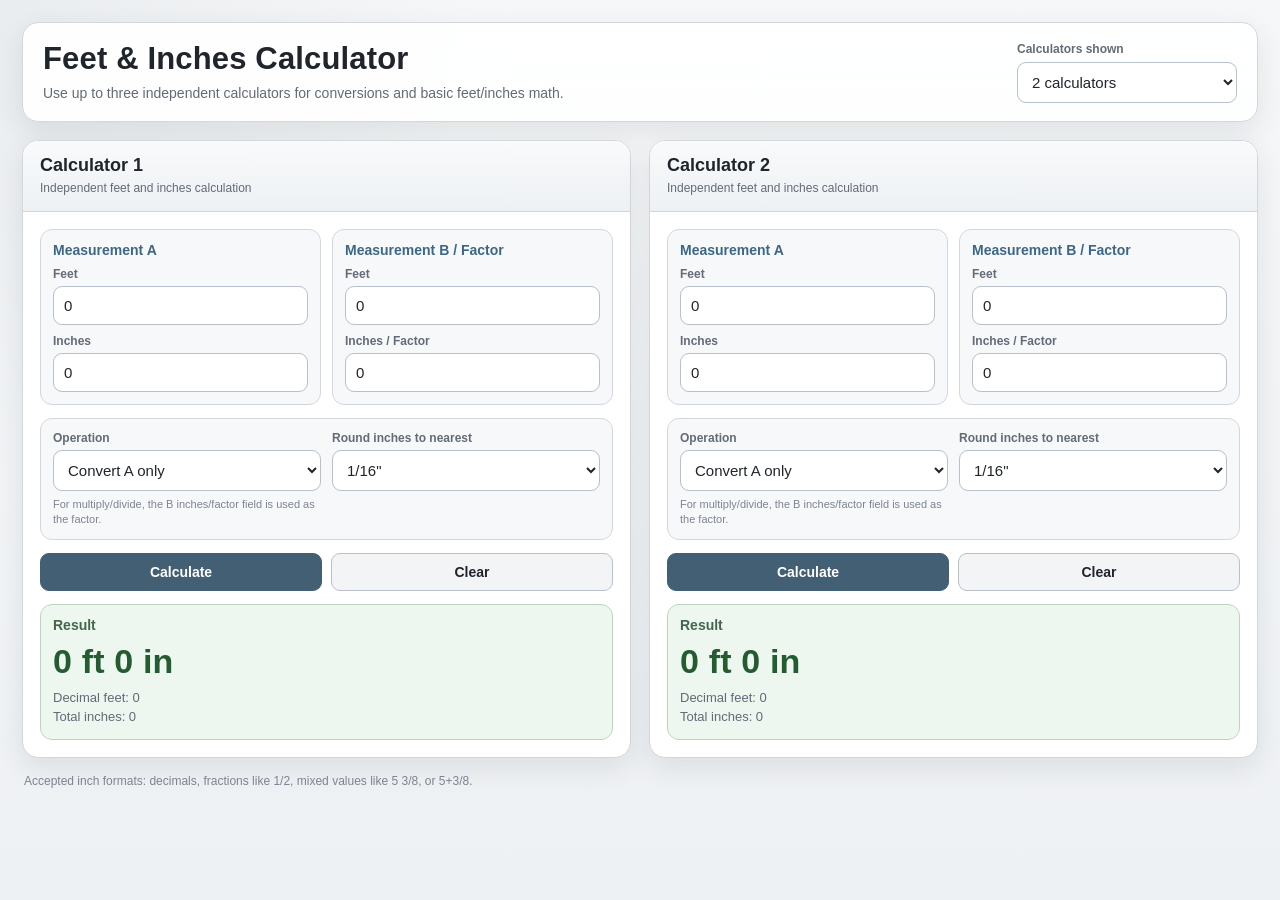
==== feet-inches.html @ 923d6073 "Add feet and inches calculator" ====
<!doctype html>
<html lang="en">
<head>
<meta charset="utf-8" />
<meta name="viewport" content="width=device-width, initial-scale=1" />
<title>Feet & Inches Calculator</title>
<style>
  :root {
    color-scheme: light;
    font-family: "Segoe UI", Arial, Helvetica, sans-serif;
    --bg: #eef1f4;
    --panel: #ffffff;
    --panel-soft: #f7f8fa;
    --field: #ffffff;
    --border: #d2d7de;
    --border-strong: #b8c0ca;
    --text: #20252b;
    --muted: #626b76;
    --muted-2: #7b8490;
    --accent: #3d6784;
    --accent-soft: #e9f1f6;
    --button: #425f73;
    --button-hover: #344d5e;
    --secondary: #f2f4f6;
    --secondary-hover: #e7eaee;
    --danger: #b42318;
    --result-bg: #edf6ef;
    --result-border: #b9d7bf;
    --result-text: #245b31;
    --shadow: rgba(37, 45, 55, .10);
  }
  * { box-sizing: border-box; }
  body {
    margin: 0;
    min-height: 100vh;
    padding: 22px;
    color: var(--text);
    background:
      radial-gradient(circle at top left, rgba(85, 112, 132, .08), transparent 30rem),
      linear-gradient(180deg, #f6f7f8 0%, var(--bg) 100%);
  }
  .page { width: min(1320px, 100%); margin: 0 auto; }
  .topbar {
    margin-bottom: 18px;
    padding: 18px 20px;
    background: rgba(255, 255, 255, .95);
    border: 1px solid var(--border);
    border-radius: 16px;
    box-shadow: 0 10px 28px var(--shadow);
    display: flex;
    align-items: end;
    justify-content: space-between;
    gap: 20px;
  }
  .title-wrap { min-width: 0; }
  h1 { margin: 0 0 6px; font-size: clamp(22px, 3vw, 31px); letter-spacing: .005em; }
  .topbar p { margin: 0; color: var(--muted); line-height: 1.45; font-size: 14px; }
  .count-control { width: min(220px, 100%); flex: 0 0 auto; }
  .count-control label { margin-bottom: 6px; }
  .grid { display: grid; gap: 18px; }
  body.calc-count-1 .grid { grid-template-columns: minmax(0, 1fr); }
  body.calc-count-2 .grid { grid-template-columns: repeat(2, minmax(0, 1fr)); }
  body.calc-count-3 .grid { grid-template-columns: repeat(3, minmax(0, 1fr)); }
  .calculator {
    background: var(--panel);
    border: 1px solid var(--border);
    border-radius: 16px;
    overflow: hidden;
    box-shadow: 0 10px 28px var(--shadow);
  }
  .calculator.hidden { display: none; }
  .calc-header { padding: 14px 17px; background: linear-gradient(180deg, #f8fafb, #eef1f4); border-bottom: 1px solid var(--border); }
  .calc-header h2 { margin: 0; font-size: 18px; }
  .calc-header p { margin: 4px 0 0; color: var(--muted); font-size: 12px; line-height: 1.4; }
  .content { padding: 17px; display: grid; gap: 13px; }
  .two-col { display: grid; grid-template-columns: repeat(2, minmax(0, 1fr)); gap: 11px; }
  .measurement, .result, .controls-box { border: 1px solid var(--border); background: var(--panel-soft); border-radius: 12px; padding: 12px; }
  .measurement h3, .result h3 { margin: 0 0 9px; font-size: 14px; color: var(--accent); }
  label { display: block; margin: 0 0 5px; color: var(--muted); font-size: 12px; font-weight: 700; }
  input, select { width: 100%; border: 1px solid var(--border-strong); border-radius: 9px; background: var(--field); color: var(--text); padding: 10px; font-size: 15px; }
  input::placeholder { color: #929aa4; }
  input:focus, select:focus { outline: 3px solid rgba(61, 103, 132, .13); border-color: #6d96b1; }
  .field-stack { display: grid; gap: 9px; }
  .hint { color: var(--muted-2); font-size: 11px; line-height: 1.35; margin-top: 6px; }
  .buttons { display: grid; grid-template-columns: 1fr 1fr; gap: 9px; }
  button { border: 1px solid var(--button); border-radius: 9px; padding: 10px; font-size: 14px; font-weight: 800; color: #ffffff; background: var(--button); cursor: pointer; }
  button:hover { background: var(--button-hover); }
  button.secondary { background: var(--secondary); border-color: var(--border-strong); color: var(--text); }
  button.secondary:hover { background: var(--secondary-hover); }
  .result { background: var(--result-bg); border-color: var(--result-border); }
  .result h3 { color: #45664d; }
  .big { margin: 2px 0 7px; font-size: clamp(25px, 4vw, 34px); font-weight: 900; letter-spacing: .005em; color: var(--result-text); }
  .small { color: var(--muted); font-size: 13px; line-height: 1.5; }
  .error { color: var(--danger); font-size: 19px; }
  .quick-note { margin: 15px 2px 0; color: var(--muted-2); font-size: 12px; line-height: 1.45; }
  @media (max-width: 1120px) { body.calc-count-3 .grid { grid-template-columns: repeat(2, minmax(0, 1fr)); } }
  @media (max-width: 850px) {
    body.calc-count-1 .grid, body.calc-count-2 .grid, body.calc-count-3 .grid { grid-template-columns: 1fr; }
    .topbar { align-items: stretch; flex-direction: column; }
    .count-control { width: 100%; }
  }
  @media (max-width: 560px) { body { padding: 12px; } .two-col, .buttons { grid-template-columns: 1fr; } .content { padding: 14px; } }
</style>
</head>
<body class="calc-count-2">
  <main class="page">
    <section class="topbar">
      <div class="title-wrap">
        <h1>Feet & Inches Calculator</h1>
        <p>Use up to three independent calculators for conversions and basic feet/inches math.</p>
      </div>
      <div class="count-control">
        <label for="calcCount">Calculators shown</label>
        <select id="calcCount">
          <option value="1">1 calculator</option>
          <option value="2" selected>2 calculators</option>
          <option value="3">3 calculators</option>
        </select>
      </div>
    </section>
    <section class="grid" id="calculatorGrid"></section>
    <p class="quick-note">Accepted inch formats: decimals, fractions like 1/2, mixed values like 5 3/8, or 5+3/8.</p>
  </main>
<script>
(function(){
  const $ = (id) => document.getElementById(id);
  function calcMarkup(n) {
    return `<article class="calculator" data-calc="${n}" id="calculator${n}"><div class="calc-header"><h2>Calculator ${n}</h2><p>Independent feet and inches calculation</p></div><div class="content"><div class="two-col"><section class="measurement"><h3>Measurement A</h3><div class="field-stack"><div><label for="feetA${n}">Feet</label><input id="feetA${n}" inputmode="decimal" placeholder="Example: 12" value="0" /></div><div><label for="inchA${n}">Inches</label><input id="inchA${n}" placeholder="Example: 6, 1/2, 5+3/8" value="0" /></div></div></section><section class="measurement"><h3>Measurement B / Factor</h3><div class="field-stack"><div><label for="feetB${n}">Feet</label><input id="feetB${n}" inputmode="decimal" placeholder="Example: 4" value="0" /></div><div><label for="inchB${n}">Inches / Factor</label><input id="inchB${n}" placeholder="Example: 3, 1/4, 2" value="0" /></div></div></section></div><section class="controls-box"><div class="two-col"><div><label for="op${n}">Operation</label><select id="op${n}"><option value="convert">Convert A only</option><option value="add">A + B</option><option value="subtract">A - B</option><option value="multiply">A × factor</option><option value="divide">A ÷ factor</option></select><div class="hint">For multiply/divide, the B inches/factor field is used as the factor.</div></div><div><label for="precision${n}">Round inches to nearest</label><select id="precision${n}"><option value="2">1/2&quot;</option><option value="4">1/4&quot;</option><option value="8">1/8&quot;</option><option value="16" selected>1/16&quot;</option><option value="32">1/32&quot;</option><option value="64">1/64&quot;</option></select></div></div></section><div class="buttons"><button id="calc${n}">Calculate</button><button class="secondary" id="clear${n}">Clear</button></div><section class="result" aria-live="polite"><h3>Result</h3><div id="mainResult${n}" class="big">0 ft 0 in</div><div id="details${n}" class="small">Decimal feet: 0<br>Total inches: 0</div></section></div></article>`;
  }
  $('calculatorGrid').innerHTML = [1,2,3].map(calcMarkup).join('');
  function gcd(a,b){ a=Math.abs(a); b=Math.abs(b); while(b){ const t=b; b=a%b; a=t; } return a||1; }
  function cleanNumberText(text){ return String(text||'0').trim().replace(/−/g,'-').replace(/"/g,'').replace(/inches|inch|in\.?/gi,'').replace(/feet|foot|ft\.?/gi,'').trim(); }
  function parseNumber(text){
    text=cleanNumberText(text); if(text==='') return 0; text=text.replace(/\s+\+/g,'+').replace(/\+\s+/g,'+');
    const mixed=text.match(/^([+-]?\d+(?:\.\d+)?)\s+(\d+)\s*\/\s*(\d+)$/); if(mixed){ const whole=parseFloat(mixed[1]),num=parseFloat(mixed[2]),den=parseFloat(mixed[3]); if(!den) throw new Error('Invalid fraction.'); return whole<0?whole-num/den:whole+num/den; }
    const plusMixed=text.match(/^([+-]?\d+(?:\.\d+)?)\s*\+\s*(\d+)\s*\/\s*(\d+)$/); if(plusMixed){ const whole=parseFloat(plusMixed[1]),num=parseFloat(plusMixed[2]),den=parseFloat(plusMixed[3]); if(!den) throw new Error('Invalid fraction.'); return whole<0?whole-num/den:whole+num/den; }
    const frac=text.match(/^([+-]?\d+)\s*\/\s*(\d+)$/); if(frac){ const den=parseFloat(frac[2]); if(!den) throw new Error('Invalid fraction.'); return parseFloat(frac[1])/den; }
    const value=Number(text); if(!Number.isFinite(value)) throw new Error('Invalid number: '+text); return value;
  }
  function getMeasurement(calcNum,which){ const feet=parseNumber($('feet'+which+calcNum).value); const inches=parseNumber($('inch'+which+calcNum).value); return feet*12+inches; }
  function trimNumber(num){ if(Math.abs(num)<0.0000005) num=0; return num.toFixed(6).replace(/0+$/,'').replace(/\.$/,''); }
  function formatFraction(value,denom){ let whole=Math.floor(value),numerator=Math.round((value-whole)*denom); if(numerator===denom){ whole+=1; numerator=0; } if(numerator===0) return String(whole); const divisor=gcd(numerator,denom); numerator/=divisor; denom/=divisor; if(whole===0) return numerator+'/'+denom; return whole+' '+numerator+'/'+denom; }
  function formatFeetInches(totalInches,precision){ const sign=totalInches<0?'-':''; let abs=Math.abs(totalInches); abs=Math.round(abs*precision)/precision; let feet=Math.floor(abs/12); let rem=abs-feet*12; rem=Math.round(rem*precision)/precision; if(rem>=12){ feet+=1; rem-=12; } return `${sign}${feet} ft ${formatFraction(rem,precision)} in`; }
  function calculate(calcNum){ try { const a=getMeasurement(calcNum,'A'), b=getMeasurement(calcNum,'B'), factor=parseNumber($('inchB'+calcNum).value), op=$('op'+calcNum).value; let result; if(op==='convert') result=a; if(op==='add') result=a+b; if(op==='subtract') result=a-b; if(op==='multiply') result=a*factor; if(op==='divide'){ if(factor===0) throw new Error('Cannot divide by zero.'); result=a/factor; } const precision=parseInt($('precision'+calcNum).value,10); $('mainResult'+calcNum).className='big'; $('mainResult'+calcNum).textContent=formatFeetInches(result,precision); $('details'+calcNum).innerHTML=`Decimal feet: ${trimNumber(result/12)}<br>Total inches: ${trimNumber(result)}`; } catch(err){ $('mainResult'+calcNum).className='big error'; $('mainResult'+calcNum).textContent=err.message; $('details'+calcNum).textContent='Use numbers, decimals, fractions like 1/2, or mixed values like 5+3/8.'; } }
  function clearCalc(calcNum){ ['feetA','inchA','feetB','inchB'].forEach(id=>$(id+calcNum).value='0'); $('op'+calcNum).value='convert'; $('precision'+calcNum).value='16'; calculate(calcNum); }
  function bind(calcNum){ const ids=['feetA','inchA','feetB','inchB','op','precision'].map(id=>id+calcNum); $('calc'+calcNum).addEventListener('click',()=>calculate(calcNum)); $('clear'+calcNum).addEventListener('click',()=>clearCalc(calcNum)); ids.forEach(id=>{ $(id).addEventListener('input',()=>calculate(calcNum)); $(id).addEventListener('change',()=>calculate(calcNum)); }); calculate(calcNum); }
  function setCalculatorCount(count){ count=Math.max(1,Math.min(3,Number(count)||2)); document.body.classList.remove('calc-count-1','calc-count-2','calc-count-3'); document.body.classList.add('calc-count-'+count); for(let i=1;i<=3;i++) $('calculator'+i).classList.toggle('hidden',i>count); $('calcCount').value=String(count); try{ localStorage.setItem('feet-inches-calculator-count',String(count)); }catch(e){} }
  [1,2,3].forEach(bind); let savedCount=2; try{ savedCount=Number(localStorage.getItem('feet-inches-calculator-count'))||2; }catch(e){} setCalculatorCount(savedCount); $('calcCount').addEventListener('change',e=>setCalculatorCount(e.target.value));
})();
</script>
</body>
</html>
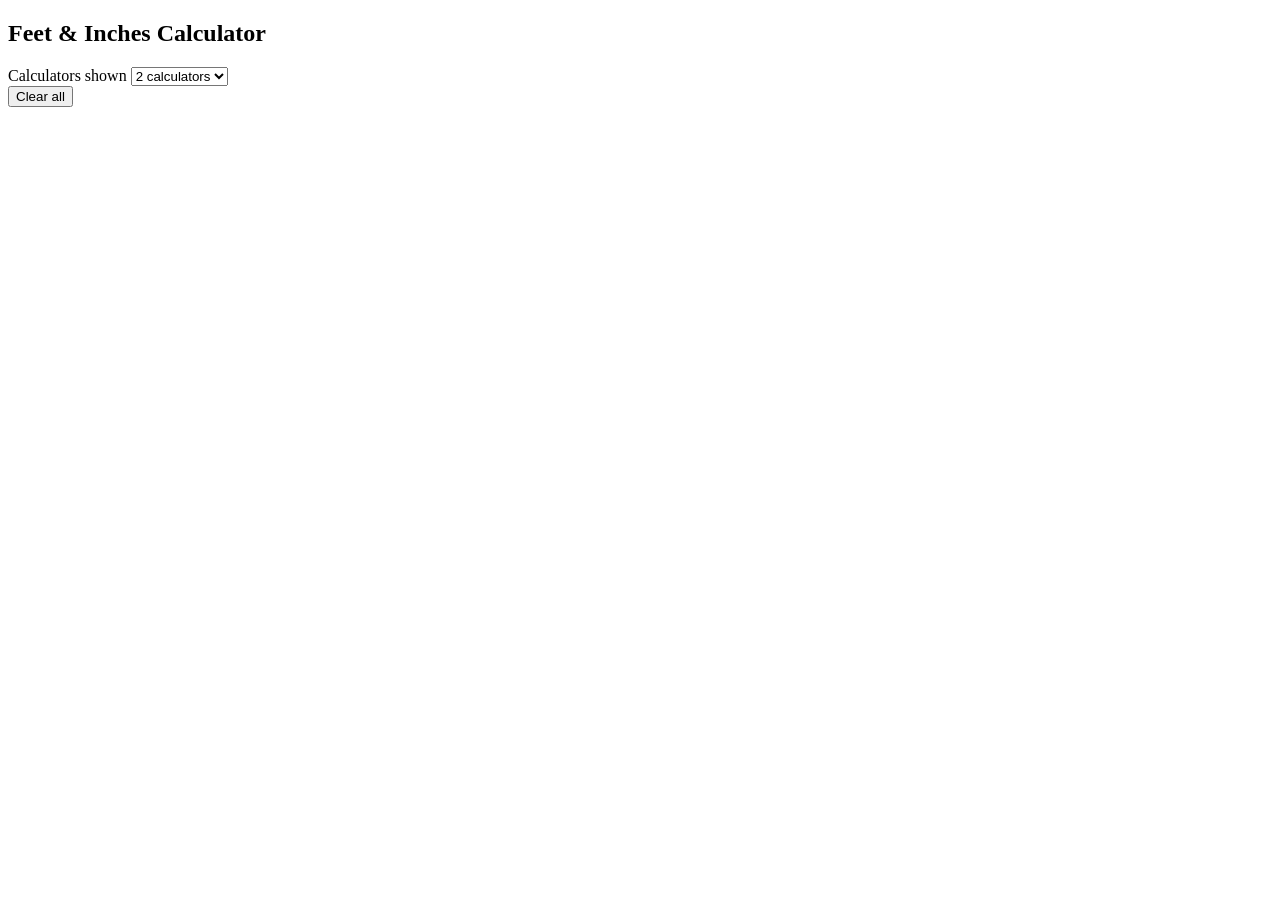
==== commit 4a5ad9e6: "Redesign feet and inches calculator layout" ====
--- a/feet-inches.html
+++ b/feet-inches.html
@@ -4,149 +4,34 @@
 <meta charset="utf-8" />
 <meta name="viewport" content="width=device-width, initial-scale=1" />
 <title>Feet & Inches Calculator</title>
-<style>
-  :root {
-    color-scheme: light;
-    font-family: "Segoe UI", Arial, Helvetica, sans-serif;
-    --bg: #eef1f4;
-    --panel: #ffffff;
-    --panel-soft: #f7f8fa;
-    --field: #ffffff;
-    --border: #d2d7de;
-    --border-strong: #b8c0ca;
-    --text: #20252b;
-    --muted: #626b76;
-    --muted-2: #7b8490;
-    --accent: #3d6784;
-    --accent-soft: #e9f1f6;
-    --button: #425f73;
-    --button-hover: #344d5e;
-    --secondary: #f2f4f6;
-    --secondary-hover: #e7eaee;
-    --danger: #b42318;
-    --result-bg: #edf6ef;
-    --result-border: #b9d7bf;
-    --result-text: #245b31;
-    --shadow: rgba(37, 45, 55, .10);
-  }
-  * { box-sizing: border-box; }
-  body {
-    margin: 0;
-    min-height: 100vh;
-    padding: 22px;
-    color: var(--text);
-    background:
-      radial-gradient(circle at top left, rgba(85, 112, 132, .08), transparent 30rem),
-      linear-gradient(180deg, #f6f7f8 0%, var(--bg) 100%);
-  }
-  .page { width: min(1320px, 100%); margin: 0 auto; }
-  .topbar {
-    margin-bottom: 18px;
-    padding: 18px 20px;
-    background: rgba(255, 255, 255, .95);
-    border: 1px solid var(--border);
-    border-radius: 16px;
-    box-shadow: 0 10px 28px var(--shadow);
-    display: flex;
-    align-items: end;
-    justify-content: space-between;
-    gap: 20px;
-  }
-  .title-wrap { min-width: 0; }
-  h1 { margin: 0 0 6px; font-size: clamp(22px, 3vw, 31px); letter-spacing: .005em; }
-  .topbar p { margin: 0; color: var(--muted); line-height: 1.45; font-size: 14px; }
-  .count-control { width: min(220px, 100%); flex: 0 0 auto; }
-  .count-control label { margin-bottom: 6px; }
-  .grid { display: grid; gap: 18px; }
-  body.calc-count-1 .grid { grid-template-columns: minmax(0, 1fr); }
-  body.calc-count-2 .grid { grid-template-columns: repeat(2, minmax(0, 1fr)); }
-  body.calc-count-3 .grid { grid-template-columns: repeat(3, minmax(0, 1fr)); }
-  .calculator {
-    background: var(--panel);
-    border: 1px solid var(--border);
-    border-radius: 16px;
-    overflow: hidden;
-    box-shadow: 0 10px 28px var(--shadow);
-  }
-  .calculator.hidden { display: none; }
-  .calc-header { padding: 14px 17px; background: linear-gradient(180deg, #f8fafb, #eef1f4); border-bottom: 1px solid var(--border); }
-  .calc-header h2 { margin: 0; font-size: 18px; }
-  .calc-header p { margin: 4px 0 0; color: var(--muted); font-size: 12px; line-height: 1.4; }
-  .content { padding: 17px; display: grid; gap: 13px; }
-  .two-col { display: grid; grid-template-columns: repeat(2, minmax(0, 1fr)); gap: 11px; }
-  .measurement, .result, .controls-box { border: 1px solid var(--border); background: var(--panel-soft); border-radius: 12px; padding: 12px; }
-  .measurement h3, .result h3 { margin: 0 0 9px; font-size: 14px; color: var(--accent); }
-  label { display: block; margin: 0 0 5px; color: var(--muted); font-size: 12px; font-weight: 700; }
-  input, select { width: 100%; border: 1px solid var(--border-strong); border-radius: 9px; background: var(--field); color: var(--text); padding: 10px; font-size: 15px; }
-  input::placeholder { color: #929aa4; }
-  input:focus, select:focus { outline: 3px solid rgba(61, 103, 132, .13); border-color: #6d96b1; }
-  .field-stack { display: grid; gap: 9px; }
-  .hint { color: var(--muted-2); font-size: 11px; line-height: 1.35; margin-top: 6px; }
-  .buttons { display: grid; grid-template-columns: 1fr 1fr; gap: 9px; }
-  button { border: 1px solid var(--button); border-radius: 9px; padding: 10px; font-size: 14px; font-weight: 800; color: #ffffff; background: var(--button); cursor: pointer; }
-  button:hover { background: var(--button-hover); }
-  button.secondary { background: var(--secondary); border-color: var(--border-strong); color: var(--text); }
-  button.secondary:hover { background: var(--secondary-hover); }
-  .result { background: var(--result-bg); border-color: var(--result-border); }
-  .result h3 { color: #45664d; }
-  .big { margin: 2px 0 7px; font-size: clamp(25px, 4vw, 34px); font-weight: 900; letter-spacing: .005em; color: var(--result-text); }
-  .small { color: var(--muted); font-size: 13px; line-height: 1.5; }
-  .error { color: var(--danger); font-size: 19px; }
-  .quick-note { margin: 15px 2px 0; color: var(--muted-2); font-size: 12px; line-height: 1.45; }
-  @media (max-width: 1120px) { body.calc-count-3 .grid { grid-template-columns: repeat(2, minmax(0, 1fr)); } }
-  @media (max-width: 850px) {
-    body.calc-count-1 .grid, body.calc-count-2 .grid, body.calc-count-3 .grid { grid-template-columns: 1fr; }
-    .topbar { align-items: stretch; flex-direction: column; }
-    .count-control { width: 100%; }
-  }
-  @media (max-width: 560px) { body { padding: 12px; } .two-col, .buttons { grid-template-columns: 1fr; } .content { padding: 14px; } }
-</style>
+<link rel="stylesheet" href="feet-inches.css" />
 </head>
-<body class="calc-count-2">
-  <main class="page">
-    <section class="topbar">
-      <div class="title-wrap">
-        <h1>Feet & Inches Calculator</h1>
-        <p>Use up to three independent calculators for conversions and basic feet/inches math.</p>
-      </div>
+<body data-count="2">
+<main class="page">
+  <section class="topbar">
+    <h1>Feet & Inches Calculator</h1>
+    <div class="page-controls">
       <div class="count-control">
         <label for="calcCount">Calculators shown</label>
         <select id="calcCount">
           <option value="1">1 calculator</option>
           <option value="2" selected>2 calculators</option>
           <option value="3">3 calculators</option>
+          <option value="4">4 calculators</option>
+          <option value="5">5 calculators</option>
+          <option value="6">6 calculators</option>
+          <option value="7">7 calculators</option>
+          <option value="8">8 calculators</option>
         </select>
       </div>
-    </section>
-    <section class="grid" id="calculatorGrid"></section>
-    <p class="quick-note">Accepted inch formats: decimals, fractions like 1/2, mixed values like 5 3/8, or 5+3/8.</p>
-  </main>
-<script>
-(function(){
-  const $ = (id) => document.getElementById(id);
-  function calcMarkup(n) {
-    return `<article class="calculator" data-calc="${n}" id="calculator${n}"><div class="calc-header"><h2>Calculator ${n}</h2><p>Independent feet and inches calculation</p></div><div class="content"><div class="two-col"><section class="measurement"><h3>Measurement A</h3><div class="field-stack"><div><label for="feetA${n}">Feet</label><input id="feetA${n}" inputmode="decimal" placeholder="Example: 12" value="0" /></div><div><label for="inchA${n}">Inches</label><input id="inchA${n}" placeholder="Example: 6, 1/2, 5+3/8" value="0" /></div></div></section><section class="measurement"><h3>Measurement B / Factor</h3><div class="field-stack"><div><label for="feetB${n}">Feet</label><input id="feetB${n}" inputmode="decimal" placeholder="Example: 4" value="0" /></div><div><label for="inchB${n}">Inches / Factor</label><input id="inchB${n}" placeholder="Example: 3, 1/4, 2" value="0" /></div></div></section></div><section class="controls-box"><div class="two-col"><div><label for="op${n}">Operation</label><select id="op${n}"><option value="convert">Convert A only</option><option value="add">A + B</option><option value="subtract">A - B</option><option value="multiply">A × factor</option><option value="divide">A ÷ factor</option></select><div class="hint">For multiply/divide, the B inches/factor field is used as the factor.</div></div><div><label for="precision${n}">Round inches to nearest</label><select id="precision${n}"><option value="2">1/2&quot;</option><option value="4">1/4&quot;</option><option value="8">1/8&quot;</option><option value="16" selected>1/16&quot;</option><option value="32">1/32&quot;</option><option value="64">1/64&quot;</option></select></div></div></section><div class="buttons"><button id="calc${n}">Calculate</button><button class="secondary" id="clear${n}">Clear</button></div><section class="result" aria-live="polite"><h3>Result</h3><div id="mainResult${n}" class="big">0 ft 0 in</div><div id="details${n}" class="small">Decimal feet: 0<br>Total inches: 0</div></section></div></article>`;
-  }
-  $('calculatorGrid').innerHTML = [1,2,3].map(calcMarkup).join('');
-  function gcd(a,b){ a=Math.abs(a); b=Math.abs(b); while(b){ const t=b; b=a%b; a=t; } return a||1; }
-  function cleanNumberText(text){ return String(text||'0').trim().replace(/−/g,'-').replace(/"/g,'').replace(/inches|inch|in\.?/gi,'').replace(/feet|foot|ft\.?/gi,'').trim(); }
-  function parseNumber(text){
-    text=cleanNumberText(text); if(text==='') return 0; text=text.replace(/\s+\+/g,'+').replace(/\+\s+/g,'+');
-    const mixed=text.match(/^([+-]?\d+(?:\.\d+)?)\s+(\d+)\s*\/\s*(\d+)$/); if(mixed){ const whole=parseFloat(mixed[1]),num=parseFloat(mixed[2]),den=parseFloat(mixed[3]); if(!den) throw new Error('Invalid fraction.'); return whole<0?whole-num/den:whole+num/den; }
-    const plusMixed=text.match(/^([+-]?\d+(?:\.\d+)?)\s*\+\s*(\d+)\s*\/\s*(\d+)$/); if(plusMixed){ const whole=parseFloat(plusMixed[1]),num=parseFloat(plusMixed[2]),den=parseFloat(plusMixed[3]); if(!den) throw new Error('Invalid fraction.'); return whole<0?whole-num/den:whole+num/den; }
-    const frac=text.match(/^([+-]?\d+)\s*\/\s*(\d+)$/); if(frac){ const den=parseFloat(frac[2]); if(!den) throw new Error('Invalid fraction.'); return parseFloat(frac[1])/den; }
-    const value=Number(text); if(!Number.isFinite(value)) throw new Error('Invalid number: '+text); return value;
-  }
-  function getMeasurement(calcNum,which){ const feet=parseNumber($('feet'+which+calcNum).value); const inches=parseNumber($('inch'+which+calcNum).value); return feet*12+inches; }
-  function trimNumber(num){ if(Math.abs(num)<0.0000005) num=0; return num.toFixed(6).replace(/0+$/,'').replace(/\.$/,''); }
-  function formatFraction(value,denom){ let whole=Math.floor(value),numerator=Math.round((value-whole)*denom); if(numerator===denom){ whole+=1; numerator=0; } if(numerator===0) return String(whole); const divisor=gcd(numerator,denom); numerator/=divisor; denom/=divisor; if(whole===0) return numerator+'/'+denom; return whole+' '+numerator+'/'+denom; }
-  function formatFeetInches(totalInches,precision){ const sign=totalInches<0?'-':''; let abs=Math.abs(totalInches); abs=Math.round(abs*precision)/precision; let feet=Math.floor(abs/12); let rem=abs-feet*12; rem=Math.round(rem*precision)/precision; if(rem>=12){ feet+=1; rem-=12; } return `${sign}${feet} ft ${formatFraction(rem,precision)} in`; }
-  function calculate(calcNum){ try { const a=getMeasurement(calcNum,'A'), b=getMeasurement(calcNum,'B'), factor=parseNumber($('inchB'+calcNum).value), op=$('op'+calcNum).value; let result; if(op==='convert') result=a; if(op==='add') result=a+b; if(op==='subtract') result=a-b; if(op==='multiply') result=a*factor; if(op==='divide'){ if(factor===0) throw new Error('Cannot divide by zero.'); result=a/factor; } const precision=parseInt($('precision'+calcNum).value,10); $('mainResult'+calcNum).className='big'; $('mainResult'+calcNum).textContent=formatFeetInches(result,precision); $('details'+calcNum).innerHTML=`Decimal feet: ${trimNumber(result/12)}<br>Total inches: ${trimNumber(result)}`; } catch(err){ $('mainResult'+calcNum).className='big error'; $('mainResult'+calcNum).textContent=err.message; $('details'+calcNum).textContent='Use numbers, decimals, fractions like 1/2, or mixed values like 5+3/8.'; } }
-  function clearCalc(calcNum){ ['feetA','inchA','feetB','inchB'].forEach(id=>$(id+calcNum).value='0'); $('op'+calcNum).value='convert'; $('precision'+calcNum).value='16'; calculate(calcNum); }
-  function bind(calcNum){ const ids=['feetA','inchA','feetB','inchB','op','precision'].map(id=>id+calcNum); $('calc'+calcNum).addEventListener('click',()=>calculate(calcNum)); $('clear'+calcNum).addEventListener('click',()=>clearCalc(calcNum)); ids.forEach(id=>{ $(id).addEventListener('input',()=>calculate(calcNum)); $(id).addEventListener('change',()=>calculate(calcNum)); }); calculate(calcNum); }
-  function setCalculatorCount(count){ count=Math.max(1,Math.min(3,Number(count)||2)); document.body.classList.remove('calc-count-1','calc-count-2','calc-count-3'); document.body.classList.add('calc-count-'+count); for(let i=1;i<=3;i++) $('calculator'+i).classList.toggle('hidden',i>count); $('calcCount').value=String(count); try{ localStorage.setItem('feet-inches-calculator-count',String(count)); }catch(e){} }
-  [1,2,3].forEach(bind); let savedCount=2; try{ savedCount=Number(localStorage.getItem('feet-inches-calculator-count'))||2; }catch(e){} setCalculatorCount(savedCount); $('calcCount').addEventListener('change',e=>setCalculatorCount(e.target.value));
-})();
-</script>
+      <button class="secondary" id="clearAll" type="button">Clear all</button>
+    </div>
+  </section>
+
+  <section class="grid" id="calculatorGrid" aria-label="Feet and inches calculators"></section>
+</main>
+
+<script src="feet-inches-core.js"></script>
+<script src="feet-inches-app.js"></script>
 </body>
 </html>
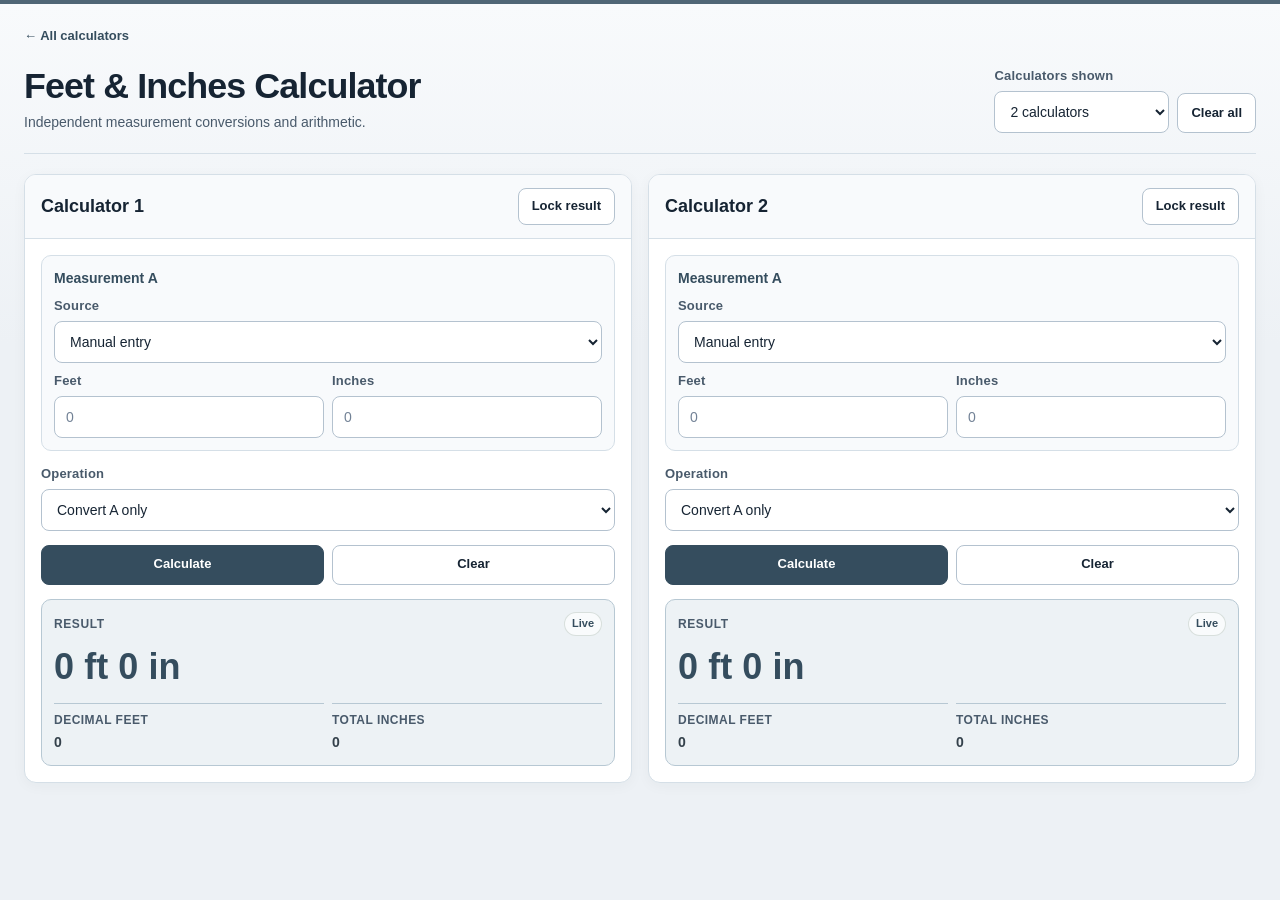
==== commit a52ffb95: "Refine calculator suite: feet-inches.html" ====
--- a/feet-inches.html
+++ b/feet-inches.html
@@ -4,12 +4,14 @@
 <meta charset="utf-8" />
 <meta name="viewport" content="width=device-width, initial-scale=1" />
 <title>Feet & Inches Calculator</title>
-<link rel="stylesheet" href="feet-inches.css" />
+<link rel="stylesheet" href="feet-inches.css?v=20261125" />
+<link rel="stylesheet" href="suite.css?v=20261125">
 </head>
-<body data-count="2">
+<body class="tool feet" data-count="2">
 <main class="page">
+  <a class="back" href="index.html">← All calculators</a>
   <section class="topbar">
-    <h1>Feet & Inches Calculator</h1>
+    <div><h1>Feet &amp; Inches Calculator</h1><p class="page-intro">Independent measurement conversions and arithmetic.</p></div>
     <div class="page-controls">
       <div class="count-control">
         <label for="calcCount">Calculators shown</label>
@@ -28,10 +30,11 @@
     </div>
   </section>
 
+  <p id="migrationNotice" class="migration-notice" role="status" hidden></p>
   <section class="grid" id="calculatorGrid" aria-label="Feet and inches calculators"></section>
 </main>
 
-<script src="feet-inches-core.js"></script>
-<script src="feet-inches-app.js"></script>
+<script src="feet-inches-core.js?v=20261125"></script>
+<script src="feet-inches-app.js?v=20261125"></script>
 </body>
 </html>
--- a/feet-inches.css
+++ b/feet-inches.css
@@ -0,0 +1,238 @@
+  :root {
+    color-scheme: light;
+    font-family: "Segoe UI", Arial, Helvetica, sans-serif;
+    --bg: #edf1f4;
+    --panel: #ffffff;
+    --panel-soft: #f6f8fa;
+    --field: #ffffff;
+    --border: #d4dbe2;
+    --border-strong: #aeb9c4;
+    --text: #202830;
+    --muted: #64717d;
+    --muted-2: #7c8894;
+    --accent: #365f7d;
+    --accent-soft: #eaf1f6;
+    --accent-border: #b9ccd9;
+    --button: #3f657f;
+    --button-hover: #31536a;
+    --secondary: #f2f4f6;
+    --secondary-hover: #e6eaee;
+    --result-bg: #edf6f0;
+    --result-border: #b9d5c2;
+    --result-text: #205f35;
+    --locked-bg: #fff8e8;
+    --locked-border: #dfc680;
+    --locked-text: #7a5b08;
+    --danger: #a8271f;
+    --shadow: rgba(32, 45, 56, .09);
+  }
+
+  * { box-sizing: border-box; }
+
+  body {
+    margin: 0;
+    min-height: 100vh;
+    padding: 20px;
+    color: var(--text);
+    background:
+      radial-gradient(circle at top left, rgba(61, 103, 132, .08), transparent 32rem),
+      linear-gradient(180deg, #f7f8f9 0%, var(--bg) 100%);
+  }
+
+  .page { width: min(1440px, 100%); margin: 0 auto; }
+
+  .topbar {
+    margin-bottom: 16px;
+    padding: 16px 18px;
+    display: flex;
+    align-items: end;
+    justify-content: space-between;
+    gap: 18px;
+    background: rgba(255, 255, 255, .96);
+    border: 1px solid var(--border);
+    border-radius: 14px;
+    box-shadow: 0 8px 24px var(--shadow);
+  }
+
+  h1 { margin: 0; font-size: clamp(23px, 3vw, 30px); letter-spacing: .003em; }
+  .page-controls { display: flex; align-items: end; gap: 9px; }
+  .count-control { width: 175px; }
+
+  label {
+    display: block;
+    margin: 0 0 5px;
+    color: var(--muted);
+    font-size: 11px;
+    font-weight: 750;
+    letter-spacing: .015em;
+  }
+
+  input, select, button { font: inherit; }
+
+  input, select {
+    width: 100%;
+    min-height: 40px;
+    border: 1px solid var(--border-strong);
+    border-radius: 8px;
+    background: var(--field);
+    color: var(--text);
+    padding: 8px 10px;
+    font-size: 14px;
+  }
+
+  input::placeholder { color: #98a3ad; }
+  input:focus, select:focus {
+    outline: 3px solid rgba(54, 95, 125, .13);
+    border-color: #6f98b4;
+  }
+  input:disabled, select:disabled { background: #eef1f3; color: #66727c; cursor: not-allowed; }
+
+  button {
+    min-height: 40px;
+    border: 1px solid var(--button);
+    border-radius: 8px;
+    padding: 8px 12px;
+    font-size: 13px;
+    font-weight: 800;
+    color: #fff;
+    background: var(--button);
+    cursor: pointer;
+  }
+  button:hover { background: var(--button-hover); }
+  button.secondary { color: var(--text); background: var(--secondary); border-color: var(--border-strong); }
+  button.secondary:hover { background: var(--secondary-hover); }
+
+  .grid {
+    display: grid;
+    grid-template-columns: repeat(auto-fit, minmax(min(100%, 390px), 1fr));
+    gap: 16px;
+    align-items: start;
+  }
+  body[data-count="1"] .grid { grid-template-columns: minmax(0, 620px); }
+
+  .calculator {
+    min-width: 0;
+    overflow: hidden;
+    background: var(--panel);
+    border: 1px solid var(--border);
+    border-radius: 14px;
+    box-shadow: 0 8px 24px var(--shadow);
+  }
+  .calculator.hidden { display: none; }
+  .calculator.locked { border-color: var(--locked-border); }
+
+  .calc-header {
+    min-height: 51px;
+    padding: 11px 14px;
+    display: flex;
+    align-items: center;
+    justify-content: space-between;
+    gap: 10px;
+    background: linear-gradient(180deg, #f9fafb 0%, #eef2f5 100%);
+    border-bottom: 1px solid var(--border);
+  }
+  .calc-header h2 { margin: 0; font-size: 17px; }
+  .lock-button {
+    min-height: 32px;
+    padding: 6px 10px;
+    color: var(--accent);
+    background: var(--accent-soft);
+    border-color: var(--accent-border);
+  }
+  .lock-button:hover { color: #294d67; background: #dfeaf1; }
+  .lock-button.is-locked { color: var(--locked-text); background: var(--locked-bg); border-color: var(--locked-border); }
+
+  .content { padding: 14px; display: grid; gap: 11px; }
+
+  .step {
+    padding: 11px;
+    border: 1px solid var(--border);
+    border-radius: 10px;
+    background: var(--panel-soft);
+  }
+  .step-title {
+    margin: 0 0 9px;
+    color: var(--accent);
+    font-size: 13px;
+    font-weight: 850;
+  }
+  .source-row { margin-bottom: 9px; }
+  .field-pair { display: grid; grid-template-columns: repeat(2, minmax(0, 1fr)); gap: 8px; }
+  .single-field { display: grid; grid-template-columns: 1fr; }
+  .linked-value {
+    min-height: 40px;
+    display: flex;
+    align-items: center;
+    padding: 8px 10px;
+    border: 1px solid var(--accent-border);
+    border-radius: 8px;
+    background: #f0f6fa;
+    color: #294f69;
+    font-size: 13px;
+    font-weight: 700;
+  }
+  .linked-value.error { color: var(--danger); border-color: #ddb8b4; background: #fff4f3; }
+  .hidden { display: none !important; }
+
+  .operation-box { padding: 0; border: 0; background: transparent; }
+  .operation-box select { font-weight: 750; background: #f8fafb; }
+
+  .buttons { display: grid; grid-template-columns: 1fr 1fr; gap: 8px; }
+
+  .result {
+    padding: 12px;
+    border: 1px solid var(--result-border);
+    border-radius: 10px;
+    background: var(--result-bg);
+  }
+  .result.is-locked { border-color: var(--locked-border); background: var(--locked-bg); }
+  .result-top {
+    display: flex;
+    justify-content: space-between;
+    align-items: center;
+    gap: 8px;
+    margin-bottom: 5px;
+  }
+  .result-label {
+    color: #4e6d57;
+    font-size: 11px;
+    font-weight: 850;
+    letter-spacing: .05em;
+    text-transform: uppercase;
+  }
+  .status-badge {
+    padding: 3px 7px;
+    border-radius: 999px;
+    color: #466b52;
+    background: rgba(255, 255, 255, .65);
+    border: 1px solid rgba(68, 101, 78, .18);
+    font-size: 10px;
+    font-weight: 800;
+  }
+  .status-badge.locked { color: var(--locked-text); border-color: var(--locked-border); background: #fffdf5; }
+  .big {
+    margin: 0 0 9px;
+    color: var(--result-text);
+    font-size: clamp(25px, 4vw, 33px);
+    font-weight: 900;
+    letter-spacing: .002em;
+    overflow-wrap: anywhere;
+  }
+  .big.error { color: var(--danger); font-size: 17px; line-height: 1.35; }
+  .result-details { display: grid; grid-template-columns: repeat(2, minmax(0, 1fr)); gap: 8px; }
+  .metric { padding-top: 7px; border-top: 1px solid rgba(67, 101, 78, .15); }
+  .metric-label { display: block; margin-bottom: 2px; color: var(--muted); font-size: 10px; font-weight: 750; text-transform: uppercase; letter-spacing: .04em; }
+  .metric-value { color: #34414b; font-size: 13px; font-weight: 800; overflow-wrap: anywhere; }
+
+  @media (max-width: 760px) {
+    body { padding: 12px; }
+    .topbar { align-items: stretch; flex-direction: column; }
+    .page-controls { width: 100%; }
+    .count-control { flex: 1 1 auto; width: auto; }
+    .grid, body[data-count="1"] .grid { grid-template-columns: 1fr; }
+  }
+  @media (max-width: 430px) {
+    .page-controls { align-items: stretch; flex-direction: column; }
+    .count-control { width: 100%; }
+    .field-pair, .buttons, .result-details { grid-template-columns: 1fr; }
+  }
--- a/suite.css
+++ b/suite.css
@@ -0,0 +1,131 @@
+/* Shared light-only calculator design system */
+:root {
+  color-scheme: light;
+  --suite-bg: #edf1f5; --suite-panel: #fff; --suite-text: #162433;
+  --suite-muted: #495a6b; --suite-border: #d5dfe7; --suite-field: #b4c2cf;
+  --brand: #45576a; --brand-dark: #344557; --brand-light: #e9eef3; --brand-edge: #b8c6d3;
+  --suite-radius: 12px; --suite-shadow: 0 3px 14px #14283d0a;
+  font-family: "Segoe UI", Arial, sans-serif;
+}
+.delta { --brand: #00883e; --brand-dark: #006831; --brand-light: #e8f5ed; --brand-edge: #abd8bb; }
+.ugi { --brand: #007eb8; --brand-dark: #005e8e; --brand-light: #e6f3fa; --brand-edge: #a8d4e9; }
+.mon { --brand: #174b99; --brand-dark: #143e7e; --brand-light: #eaf0fa; --brand-edge: #b2c6eb; }
+.feet { --brand: #506676; --brand-dark: #354d5e; --brand-light: #edf2f5; --brand-edge: #b7c8d3; }
+* { box-sizing: border-box; }
+html { background: var(--suite-bg); }
+body {
+  margin: 0; padding: 0; min-height: 100vh; color: var(--suite-text);
+  background: linear-gradient(180deg, #f8fafc 0, var(--suite-bg) 340px);
+  font: 15px/1.45 "Segoe UI", Arial, sans-serif;
+}
+body.tool { border-top: 4px solid var(--brand); }
+.tool .wrap, .tool .page { width: min(100%, 1440px); max-width: 1440px; margin: auto; padding: 18px 24px 40px; }
+.tool h1 { color: var(--suite-text); font-size: clamp(24px, 2.8vw, 36px); line-height: 1.18; letter-spacing: -.025em; margin: 0; font-weight: 750; }
+.tool h2 { font-size: 18px; line-height: 1.3; font-weight: 700; color: var(--suite-text); }
+.tool .subtitle, .tool .page-intro { color: var(--suite-muted); font-size: 14px; line-height: 1.5; margin: 5px 0 0; }
+.tool .back { display: inline-flex; align-items: center; color: var(--brand-dark); font-weight: 650; font-size: 13px; text-decoration: none; margin-bottom: 14px; padding: 5px 0; }
+.tool .back:hover { text-decoration: underline; }
+.tool header, .tool .topbar { margin: 0 0 20px; padding: 0 0 20px; border: 0; border-bottom: 1px solid var(--suite-border); border-radius: 0; background: none; box-shadow: none; }
+.tool .topbar { align-items: end; gap: 16px; }
+.tool .page-controls { gap: 8px; flex-wrap: wrap; }
+.tool .page-controls select { min-width: 140px; }
+.tool .card, .tool .calculator { background: var(--suite-panel); border: 1px solid var(--suite-border); border-radius: var(--suite-radius); box-shadow: var(--suite-shadow); min-width: 0; }
+.tool .card { padding: 18px; }
+.tool .calc-header { background: #f8fafc; border-bottom: 1px solid var(--suite-border); padding: 13px 16px; min-height: 56px; }
+.tool .content { padding: 16px; gap: 14px; }
+.tool .grid { gap: 16px; }
+.tool label, .tool legend { color: var(--suite-muted); font-size: 13px; font-weight: 650; margin-bottom: 5px; }
+.tool input, .tool select, .tool textarea {
+  font: inherit; font-size: 14px; min-height: 42px; min-width: 0; border: 1px solid var(--suite-field);
+  border-radius: 8px; background: #fff; color: var(--suite-text); padding: 9px 11px;
+}
+.tool textarea { min-height: 76px; }
+.tool input::placeholder, .tool textarea::placeholder { color: #718195; }
+.tool select { padding-right: 28px; text-overflow: ellipsis; }
+.tool input:focus, .tool select:focus, .tool textarea:focus { border-color: var(--brand); box-shadow: 0 0 0 3px var(--brand-light); outline: none; }
+.tool :focus-visible, .home :focus-visible { outline: 3px solid var(--brand); outline-offset: 3px; }
+.tool button { min-height: 40px; border: 1px solid var(--suite-field); border-radius: 8px; background: #fff; color: var(--suite-text); font: 650 13px/1.3 "Segoe UI", Arial, sans-serif; padding: 9px 13px; cursor: pointer; }
+.tool button:hover { background: #edf2f6; }
+.tool button.primary, .tool button.blue, .tool #exportMarkdown, .tool .buttons button:not(.secondary) { background: var(--brand-dark); border-color: var(--brand-dark); color: white; }
+.tool button.primary:hover, .tool button.blue:hover, .tool #exportMarkdown:hover, .tool .buttons button:not(.secondary):hover { background: var(--brand); border-color: var(--brand); }
+.tool button:disabled { opacity: .55; cursor: default; }
+.tool .calc-header button { min-height: 36px; }
+.tool .big, .tool .hero, .mon .result, .feet .result { border-color: var(--brand-edge); background: var(--brand-light); border-radius: 10px; }
+.tool .big .value, .tool .hero .v, .mon .result-value, .feet .big { color: var(--brand-dark); font-size: clamp(25px, 3vw, 36px); font-weight: 750; font-variant-numeric: tabular-nums; }
+.tool .stat { background: #f7f9fb; border: 1px solid var(--suite-border); border-radius: 8px; padding: 12px; min-width: 0; min-height: 74px; }
+.tool .stat .k, .tool .small, .tool .note, .tool .hint, .tool .controls-note, .tool .result-title, .tool .result-label, .tool dt, .tool .metric-label { color: var(--suite-muted); font-size: 12px; line-height: 1.5; }
+.tool .stat .v { color: var(--suite-text); font-weight: 700; overflow-wrap: anywhere; font-variant-numeric: tabular-nums; }
+.tool .pill { background: #f4f7fa; border-color: var(--suite-border); color: var(--suite-muted); }
+.tool .formula { color: var(--brand-dark); background: var(--brand-light); }
+.tool details { background: #f8fafc; border: 1px solid var(--suite-border); border-radius: 9px; }
+.tool summary { color: var(--suite-text); font-weight: 650; padding: 12px; }
+.tool .table-wrap { border-color: var(--suite-border); }
+.tool th, .tool td { border-color: var(--suite-border); font-size: 13px; }
+.tool th { background: #edf2f6; color: var(--suite-text); }
+.tool .section-title { flex-wrap: wrap; }
+.delta .calc .stats { grid-template-columns: repeat(2, minmax(0, 1fr)); }
+.delta .row > * { min-width: 0; }
+.delta .calc .row .col-7, .delta .calc .row .col-5 { grid-column: span 12; }
+.delta .btns { align-items: center; }
+.ugi { --border: var(--suite-border); --text: var(--suite-text); --muted: var(--suite-muted); --green-bg: var(--brand-light); --green-border: var(--brand-edge); --blue-bg: #edf6fb; --blue-border: #b9dbe9; --bad-bg: #fff0ed; --bad-border: #e8b8aa; }
+.ugi .pole-label, .ugi .pole-name { color: var(--suite-muted); }
+.ugi .pole-name { color: var(--brand-dark); font-weight: 750; }
+.ugi .unit span { color: var(--suite-muted); }
+.ugi .info { color: #27566e; }
+.ugi .bad { color: #9a3412; }
+.ugi .goodcell { background: #eff8f1; color: #235f35; }
+.ugi .nacell { background: #fff0ed; color: #a13024; }
+.ugi th:first-child, .ugi td:first-child { background: #f7f9fb; color: var(--suite-text); }
+.ugi .category td { background: var(--brand-dark) !important; color: #fff; }
+.ugi .depth-table tbody tr:nth-child(even) td { background: #f5f8fa; }
+.ugi .hero .v { margin: 4px 0; }
+.ugi #depthOutput .result-grid { grid-template-columns: repeat(2,minmax(0,1fr)); }
+.mon .result.empty { background: #f8fafc; border-color: var(--suite-border); }
+.mon .empty .result-value { color: var(--suite-muted); }
+.mon .copy { background: #fff; color: var(--brand-dark); border-color: var(--brand-edge); }
+.feet .step { background: #f8fafc; border-color: var(--suite-border); padding: 12px; }
+.feet .step-title { color: var(--brand-dark); font-size: 14px; }
+.feet .big { border: 0; padding: 0; margin-bottom: 10px; }
+.feet .big.error { color: #a8271f; font-size: 16px; }
+.feet .result.is-locked { background: #fff8e8; border-color: #dfc680; }
+.feet .result.is-locked .big:not(.error) { color: #7a5b08; }
+.feet .lock-button.is-locked { background: #fff8e8; color: #7a5b08; border-color: #dfc680; }
+.feet .status-badge { color: var(--brand-dark); font-size: 11px; }
+.feet .metric { border-color: var(--brand-edge); }
+.feet .metric-value { font-size: 14px; font-variant-numeric: tabular-nums; }
+.feet .migration-notice { padding: 12px; border: 1px solid #dfc680; border-radius: 8px; background: #fff8e8; color: #72530a; margin: 0 0 16px; }
+@media (min-width: 901px) { .delta .helper .stats { grid-template-columns: repeat(4,minmax(0,1fr)); } }
+@media (max-width: 760px) {
+  .tool .wrap, .tool .page { padding: 14px 12px 28px; }
+  .tool .card, .tool .content { padding: 14px; }
+  .tool .topbar { align-items: stretch; flex-direction: column; }
+  .tool .page-controls { width: 100%; }
+}
+@media (max-width: 430px) { .tool .page-controls { align-items: stretch; } .feet .field-pair { grid-template-columns: 1fr 1fr; } }
+.home .wrap { max-width: 1120px; margin: 0 auto; padding: 48px 24px; }
+.home .masthead { margin-bottom: 28px; border-bottom: 1px solid var(--suite-border); padding-bottom: 28px; }
+.home .eyebrow { font-weight: 750; color: #4d6073; letter-spacing: .12em; font-size: 12px; text-transform: uppercase; }
+.home h1 { font-size: clamp(32px, 5vw, 49px); line-height: 1.1; letter-spacing: -.035em; margin: 10px 0; }
+.home p { color: var(--suite-muted); margin: 0; max-width: 700px; }
+.home .tool-grid { display: grid; grid-template-columns: repeat(2,minmax(0,1fr)); gap: 18px; }
+.home .tool-card { display: flex; flex-direction: column; color: inherit; background: white; border: 1px solid var(--suite-border); border-radius: 14px; box-shadow: var(--suite-shadow); padding: 18px; text-decoration: none; transition: border-color .15s, box-shadow .15s; }
+.home .tool-card:hover { border-color: var(--brand); box-shadow: 0 6px 20px #14283d15; }
+.home .swatch { height: 78px; border: 1px solid var(--brand-edge); border-radius: 9px; background: linear-gradient(120deg,#f7fafc 0%,var(--brand-light) 45%,var(--brand) 100%); position: relative; margin-bottom: 16px; }
+.home .swatch::after { content: ""; position: absolute; top: 17px; left: 14px; right: 14px; height: 13px; border-radius: 8px; background: #ffffffa0; box-shadow: 0 23px 0 #ffffff60; }
+.home .card-category { font-size: 12px; font-weight: 750; color: var(--brand-dark); }
+.home h2 { font-size: 20px; line-height: 1.25; margin: 4px 0 6px; letter-spacing: -.015em; }
+.home .tool-card p { font-size: 14px; margin-bottom: 18px; }
+.home .open { align-self: start; margin-top: auto; color: var(--brand-dark); font-weight: 700; font-size: 14px; }
+.home footer { border-top: 1px solid var(--suite-border); margin-top: 28px; padding-top: 20px; color: var(--suite-muted); font-size: 13px; }
+.home footer a { color: #344e68; }
+@media (max-width: 650px) { .home .wrap { padding: 28px 14px; } .home .tool-grid { grid-template-columns: 1fr; } }
+@media (prefers-reduced-motion: reduce) { * { transition: none !important; } }
+
+.ugi .unit input { padding-right: 42px; }
+.tool .big .label { color: var(--suite-muted); }
+.ugi .hero { padding: 14px; }
+.tool .grid > * { min-width: 0; }
+.delta .helper .stats .stat:last-child .v { margin-top: 3px; }
+.feet .big { background: transparent; }
+.tool .page-controls button { white-space: nowrap; }
+.tool .stat button { max-width: 100%; white-space: normal; }
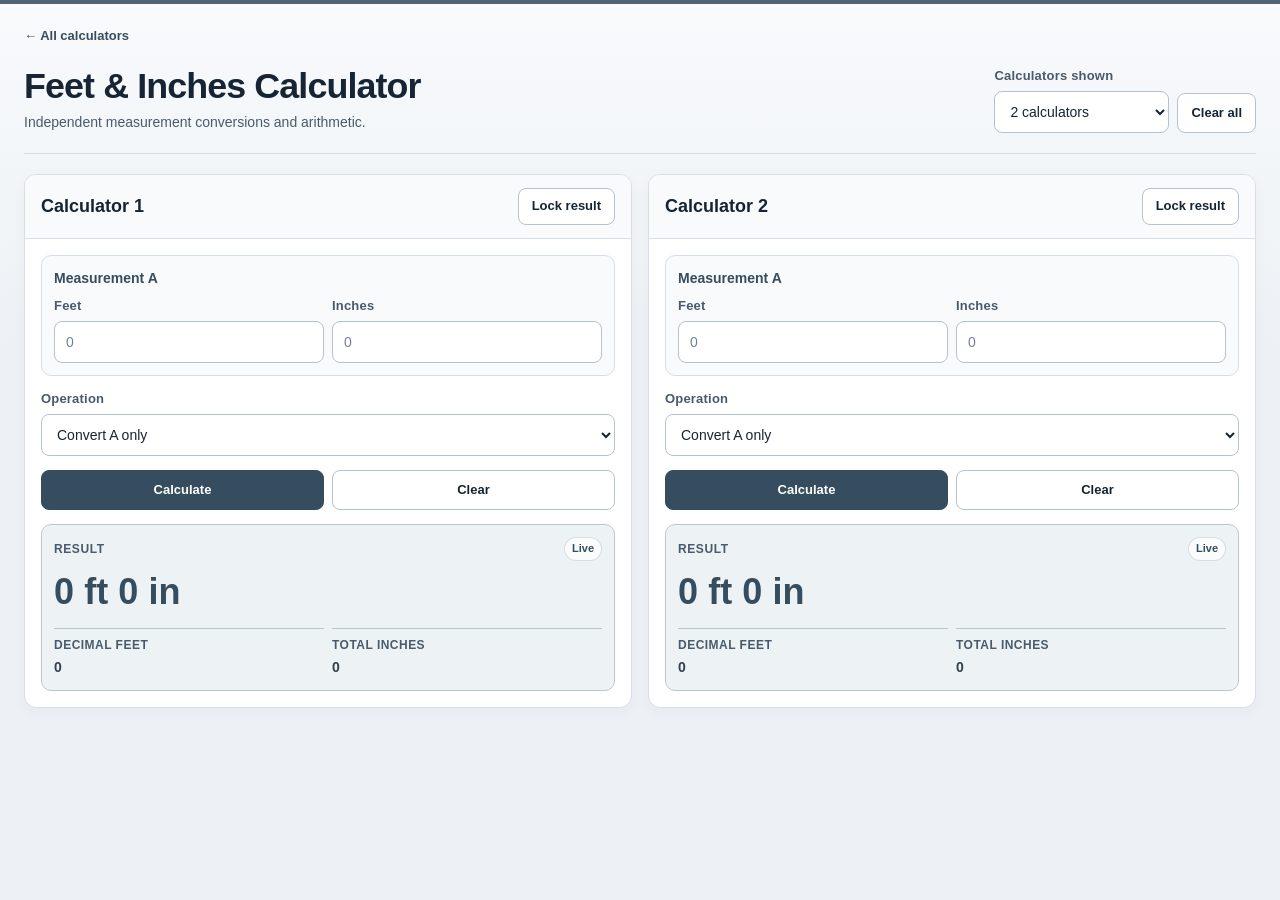
==== commit 73dcd167: "Polish layout and labels: feet-inches.html" ====
--- a/feet-inches.html
+++ b/feet-inches.html
@@ -5,7 +5,7 @@
 <meta name="viewport" content="width=device-width, initial-scale=1" />
 <title>Feet & Inches Calculator</title>
 <link rel="stylesheet" href="feet-inches.css?v=20261125" />
-<link rel="stylesheet" href="suite.css?v=20261125">
+<link rel="stylesheet" href="suite.css?v=20261125-2">
 </head>
 <body class="tool feet" data-count="2">
 <main class="page">
--- a/feet-inches.css
+++ b/feet-inches.css
@@ -156,22 +156,8 @@
     font-size: 13px;
     font-weight: 850;
   }
-  .source-row { margin-bottom: 9px; }
   .field-pair { display: grid; grid-template-columns: repeat(2, minmax(0, 1fr)); gap: 8px; }
   .single-field { display: grid; grid-template-columns: 1fr; }
-  .linked-value {
-    min-height: 40px;
-    display: flex;
-    align-items: center;
-    padding: 8px 10px;
-    border: 1px solid var(--accent-border);
-    border-radius: 8px;
-    background: #f0f6fa;
-    color: #294f69;
-    font-size: 13px;
-    font-weight: 700;
-  }
-  .linked-value.error { color: var(--danger); border-color: #ddb8b4; background: #fff4f3; }
   .hidden { display: none !important; }
 
   .operation-box { padding: 0; border: 0; background: transparent; }
--- a/suite.css
+++ b/suite.css
@@ -129,3 +129,21 @@
 .feet .big { background: transparent; }
 .tool .page-controls button { white-space: nowrap; }
 .tool .stat button { max-width: 100%; white-space: normal; }
+
+/* Use available card width for short measurements, without crowding narrow cards. */
+.mon .calculator { container-type: inline-size; overflow: hidden; }
+.mon .method-inputs { gap: 12px; }
+@container (min-width: 560px) {
+  .mon .content { grid-template-columns: minmax(0, 1fr) minmax(0, 1fr); }
+  .mon .content > .method-inputs, .mon .content > .result, .mon .content > .error { grid-column: 1 / -1; }
+  .mon .method-inputs[data-section="no-comms"] { grid-template-columns: minmax(0, 1fr) minmax(0, 1fr); }
+  .mon .method-inputs > .field, .mon .method-inputs > .hint { grid-column: 1 / -1; }
+}
+@media (min-width: 1100px) {
+  .ugi .wrap { display: grid; grid-template-columns: minmax(0, 1.65fr) minmax(0, 1fr); gap: 16px; align-items: start; }
+  .ugi .wrap > * { grid-column: 1 / -1; min-width: 0; }
+  .ugi .wrap > .back, .ugi .wrap > header, .ugi .wrap > .card { margin-bottom: 0; }
+  .ugi .wrap > .resag-panel { grid-column: 1; }
+  .ugi .wrap > .depth-panel { grid-column: 2; }
+  .ugi .resag-panel .result-grid { grid-template-columns: repeat(2, minmax(0,1fr)); }
+}
